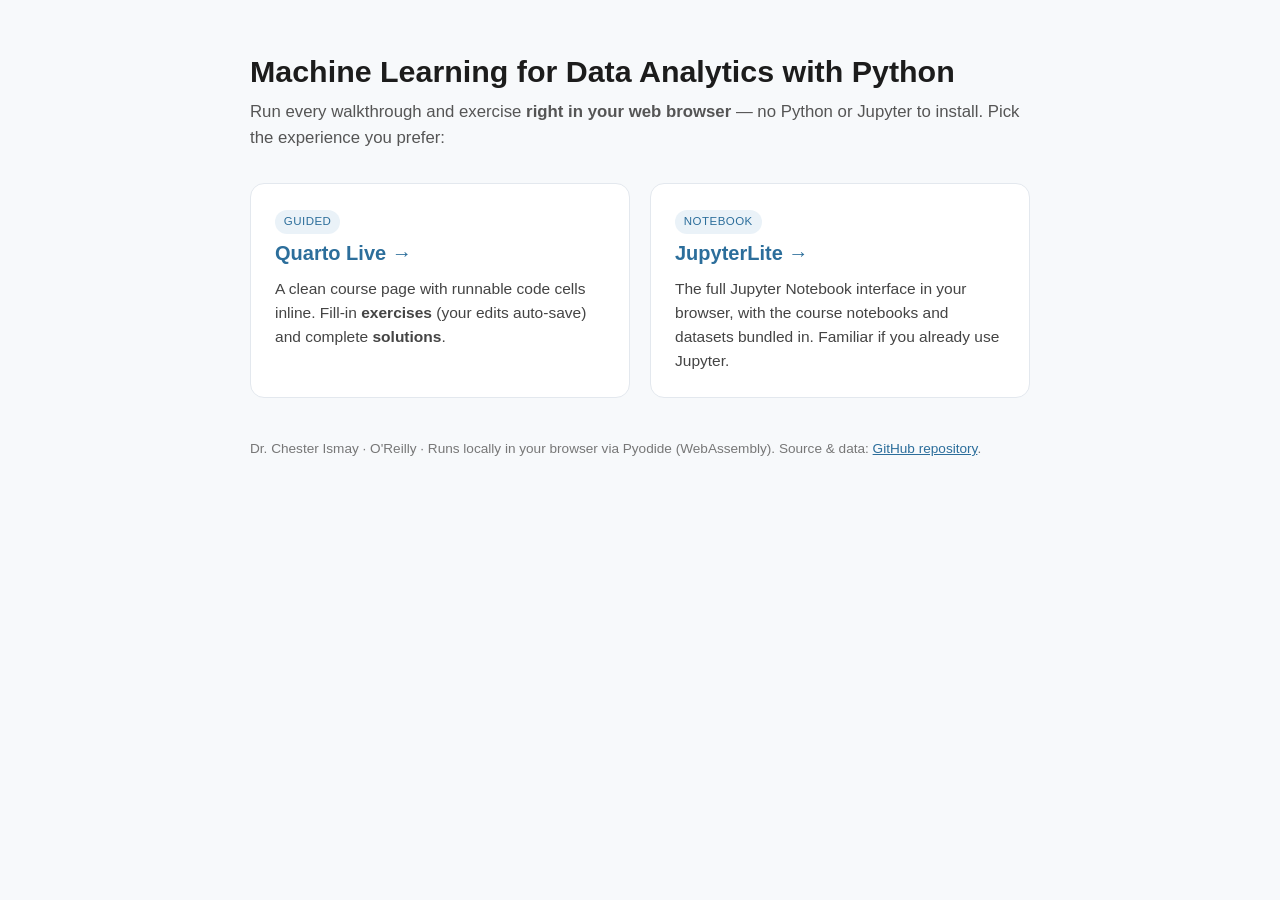
==== app/index.html @ e50c300d "Auto-rebuild browser apps from notebook changes [skip ci]" ====
<!doctype html>
<html lang="en">
<head>
  <meta charset="utf-8">
  <meta name="viewport" content="width=device-width, initial-scale=1">
  <title>Machine Learning for Data Analytics with Python — Run in your browser</title>
  <style>
    :root { --accent:#2c6e9b; }
    * { box-sizing:border-box; }
    body { margin:0; font-family:-apple-system,BlinkMacSystemFont,"Segoe UI",Roboto,Helvetica,Arial,sans-serif;
           color:#1c1c1c; background:#f7f9fb; line-height:1.55; }
    .wrap { max-width:820px; margin:0 auto; padding:3rem 1.25rem 4rem; }
    h1 { font-size:1.9rem; margin:0 0 .25rem; }
    .sub { color:#555; margin:0 0 2rem; font-size:1.05rem; }
    .cards { display:grid; gap:1.25rem; grid-template-columns:1fr; }
    @media (min-width:680px){ .cards { grid-template-columns:1fr 1fr; } }
    .card { display:block; background:#fff; border:1px solid #e3e8ee; border-radius:14px; padding:1.5rem;
            text-decoration:none; color:inherit; transition:box-shadow .15s, transform .15s; }
    .card:hover { box-shadow:0 8px 24px rgba(0,0,0,.08); transform:translateY(-2px); }
    .card h2 { margin:.25rem 0 .5rem; font-size:1.25rem; color:var(--accent); }
    .card p { margin:0; color:#444; font-size:.97rem; }
    .tag { display:inline-block; font-size:.72rem; letter-spacing:.04em; text-transform:uppercase;
           background:#eaf2f8; color:var(--accent); padding:.2rem .55rem; border-radius:999px; }
    footer { margin-top:2.5rem; color:#777; font-size:.85rem; }
    a.repo { color:var(--accent); }
  </style>
</head>
<body>
  <div class="wrap">
    <h1>Machine Learning for Data Analytics with Python</h1>
    <p class="sub">Run every walkthrough and exercise <strong>right in your web browser</strong> — no Python or Jupyter to install. Pick the experience you prefer:</p>
    <div class="cards">
      <a class="card" href="./quarto/">
        <span class="tag">Guided</span>
        <h2>Quarto Live →</h2>
        <p>A clean course page with runnable code cells inline. Fill-in <strong>exercises</strong> (your edits auto-save) and complete <strong>solutions</strong>.</p>
      </a>
      <a class="card" href="./jupyterlite/">
        <span class="tag">Notebook</span>
        <h2>JupyterLite →</h2>
        <p>The full Jupyter Notebook interface in your browser, with the course notebooks and datasets bundled in. Familiar if you already use Jupyter.</p>
      </a>
    </div>
    <footer>
      Dr. Chester Ismay · O'Reilly · Runs locally in your browser via Pyodide (WebAssembly).
      Source &amp; data: <a class="repo" href="https://github.com/ismayc/oreilly-ml-for-data-analytics-with-python">GitHub repository</a>.
    </footer>
  </div>
</body>
</html>
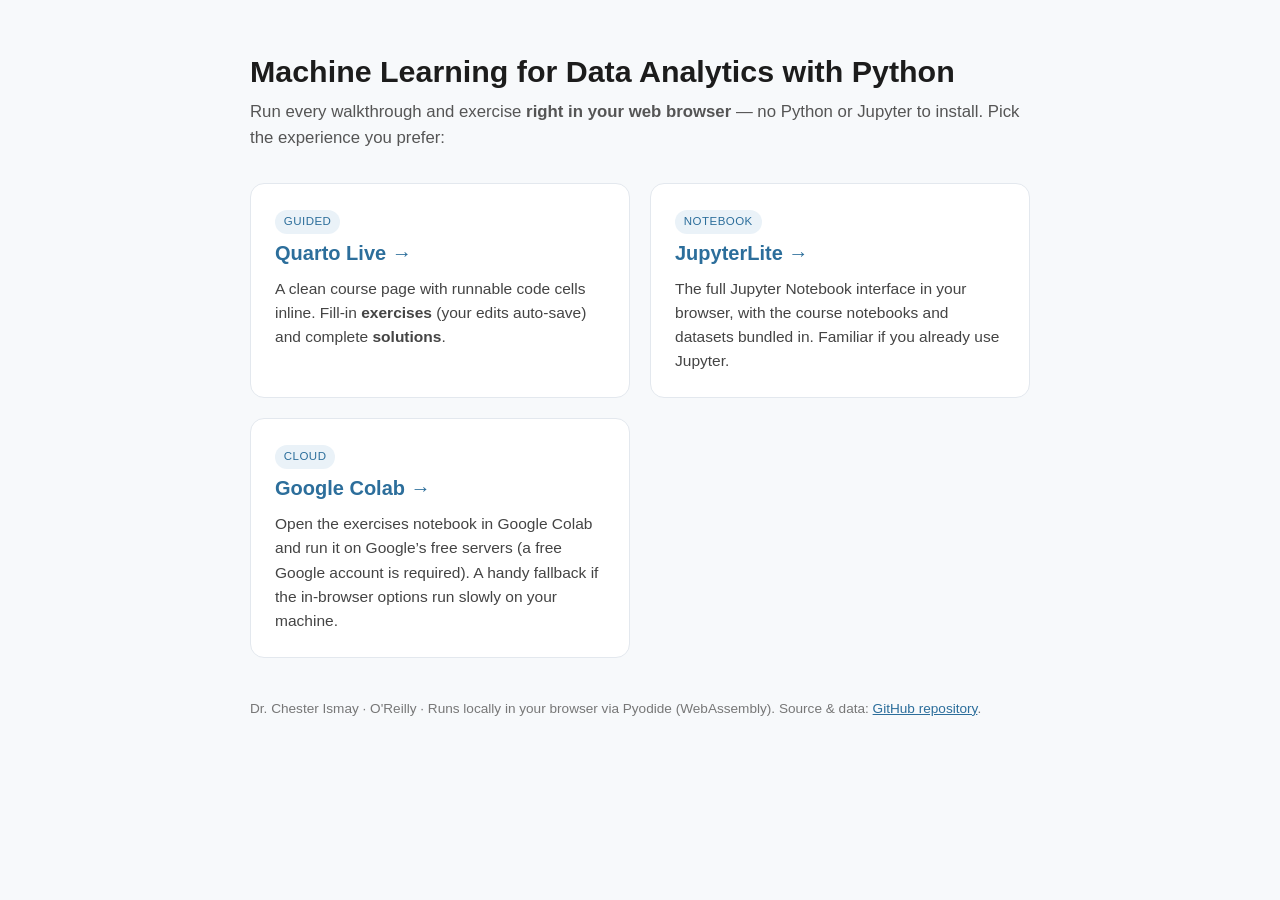
==== commit 67b5d4b3: "Add Google Colab as a run option (card, data fetch, README, links) - app landing page: add a Google " ====
--- a/app/index.html
+++ b/app/index.html
@@ -40,6 +40,11 @@
         <h2>JupyterLite →</h2>
         <p>The full Jupyter Notebook interface in your browser, with the course notebooks and datasets bundled in. Familiar if you already use Jupyter.</p>
       </a>
+      <a class="card" href="https://colab.research.google.com/github/ismayc/oreilly-ml-for-data-analytics-with-python/blob/main/exercises.ipynb">
+        <span class="tag">Cloud</span>
+        <h2>Google Colab →</h2>
+        <p>Open the exercises notebook in Google Colab and run it on Google’s free servers (a free Google account is required). A handy fallback if the in-browser options run slowly on your machine.</p>
+      </a>
     </div>
     <footer>
       Dr. Chester Ismay · O'Reilly · Runs locally in your browser via Pyodide (WebAssembly).
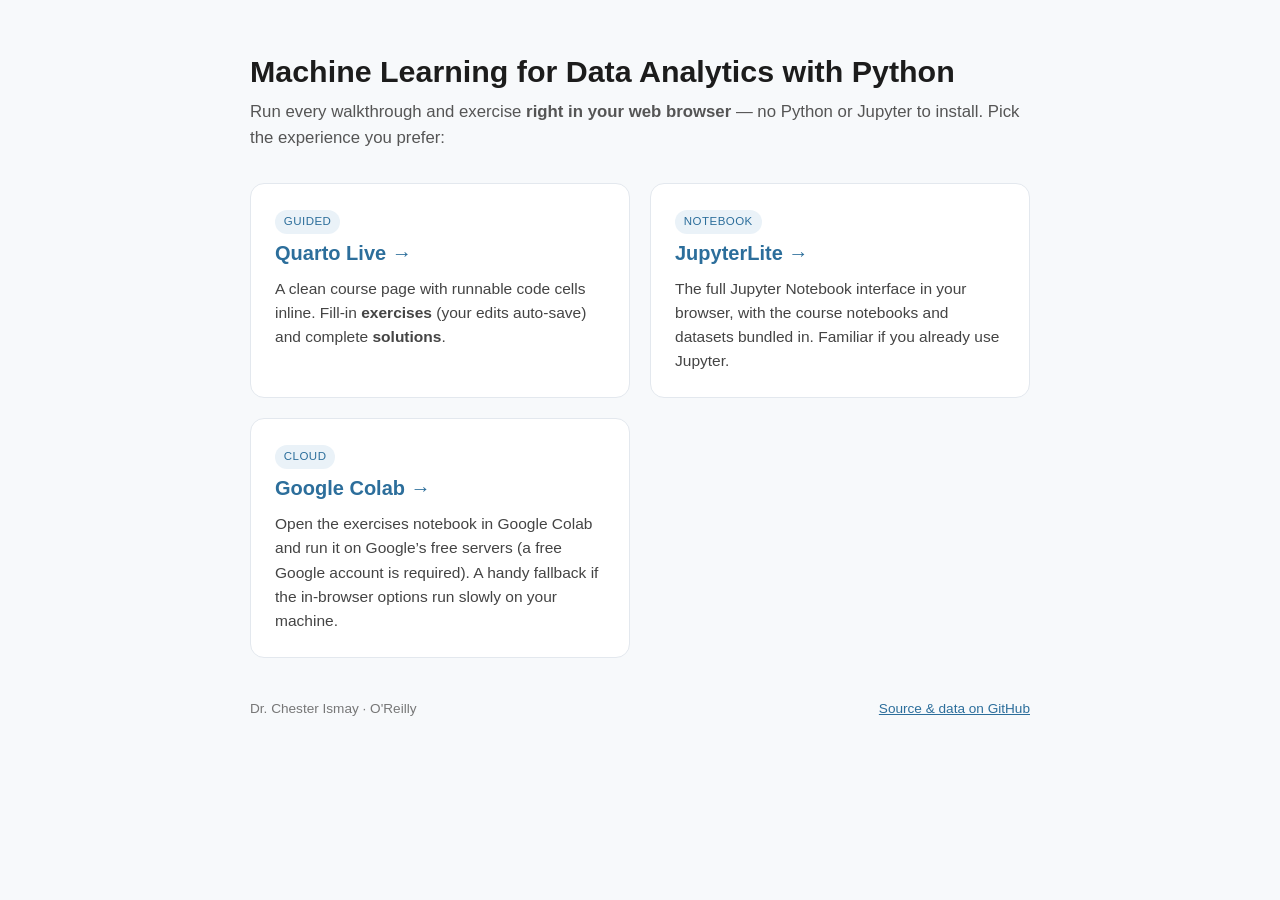
==== commit 081315b9: "Tidy course-page footer: left attribution / right GitHub link Split the footer into a left-aligned a" ====
--- a/app/index.html
+++ b/app/index.html
@@ -21,7 +21,8 @@
     .card p { margin:0; color:#444; font-size:.97rem; }
     .tag { display:inline-block; font-size:.72rem; letter-spacing:.04em; text-transform:uppercase;
            background:#eaf2f8; color:var(--accent); padding:.2rem .55rem; border-radius:999px; }
-    footer { margin-top:2.5rem; color:#777; font-size:.85rem; }
+    footer { margin-top:2.5rem; color:#777; font-size:.85rem; display:flex;
+             justify-content:space-between; align-items:baseline; flex-wrap:wrap; gap:.4rem 1rem; }
     a.repo { color:var(--accent); }
   </style>
 </head>
@@ -47,8 +48,8 @@
       </a>
     </div>
     <footer>
-      Dr. Chester Ismay · O'Reilly · Runs locally in your browser via Pyodide (WebAssembly).
-      Source &amp; data: <a class="repo" href="https://github.com/ismayc/oreilly-ml-for-data-analytics-with-python">GitHub repository</a>.
+      <span>Dr. Chester Ismay · O'Reilly</span>
+      <span><a class="repo" href="https://github.com/ismayc/oreilly-ml-for-data-analytics-with-python">Source &amp; data on GitHub</a></span>
     </footer>
   </div>
 </body>
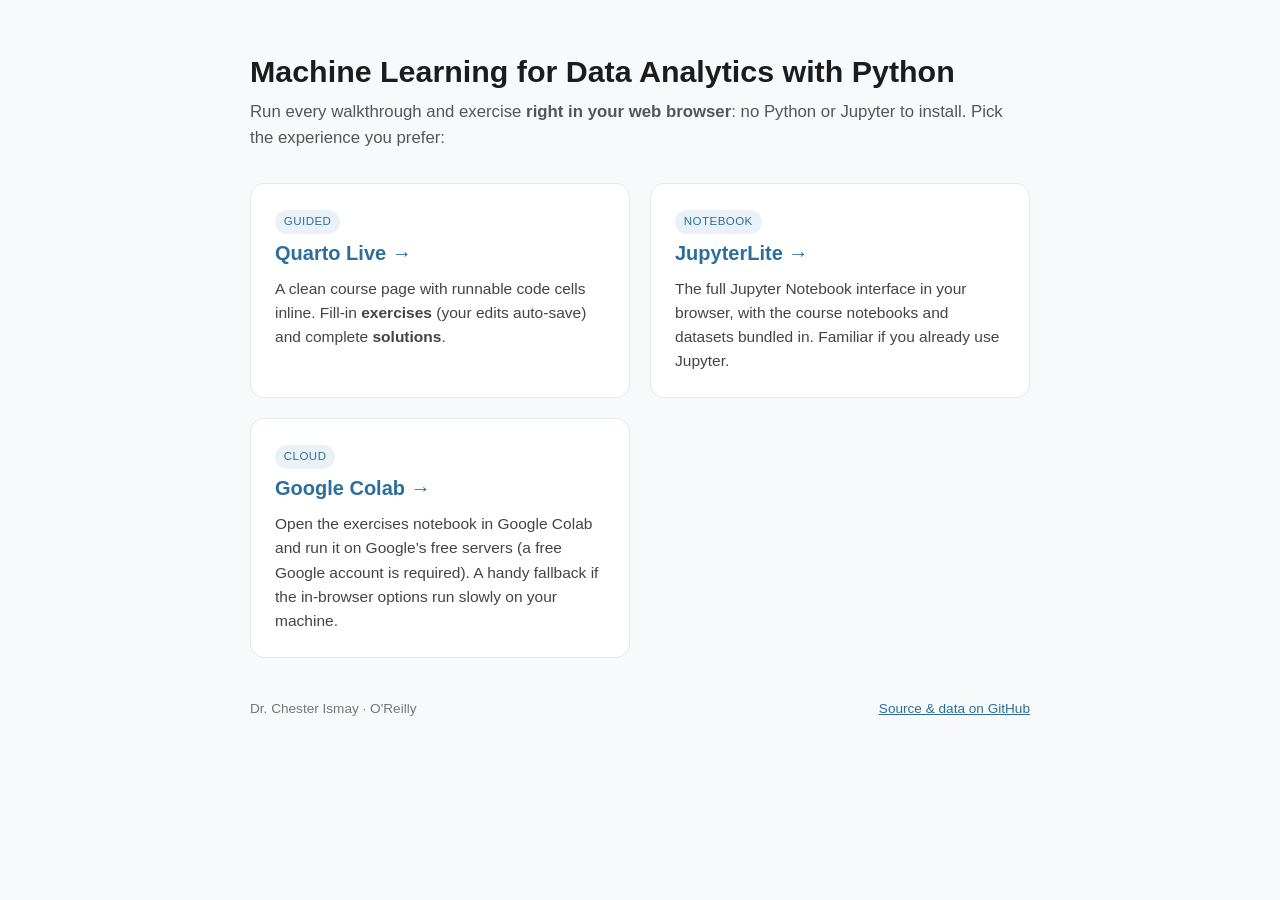
==== commit 32778a8f: "Auto-rebuild browser apps from notebook changes [skip actions]" ====
--- a/app/index.html
+++ b/app/index.html
@@ -3,7 +3,7 @@
 <head>
   <meta charset="utf-8">
   <meta name="viewport" content="width=device-width, initial-scale=1">
-  <title>Machine Learning for Data Analytics with Python — Run in your browser</title>
+  <title>Machine Learning for Data Analytics with Python: Run in your browser</title>
   <style>
     :root { --accent:#2c6e9b; }
     * { box-sizing:border-box; }
@@ -29,7 +29,7 @@
 <body>
   <div class="wrap">
     <h1>Machine Learning for Data Analytics with Python</h1>
-    <p class="sub">Run every walkthrough and exercise <strong>right in your web browser</strong> — no Python or Jupyter to install. Pick the experience you prefer:</p>
+    <p class="sub">Run every walkthrough and exercise <strong>right in your web browser</strong>: no Python or Jupyter to install. Pick the experience you prefer:</p>
     <div class="cards">
       <a class="card" href="./quarto/">
         <span class="tag">Guided</span>
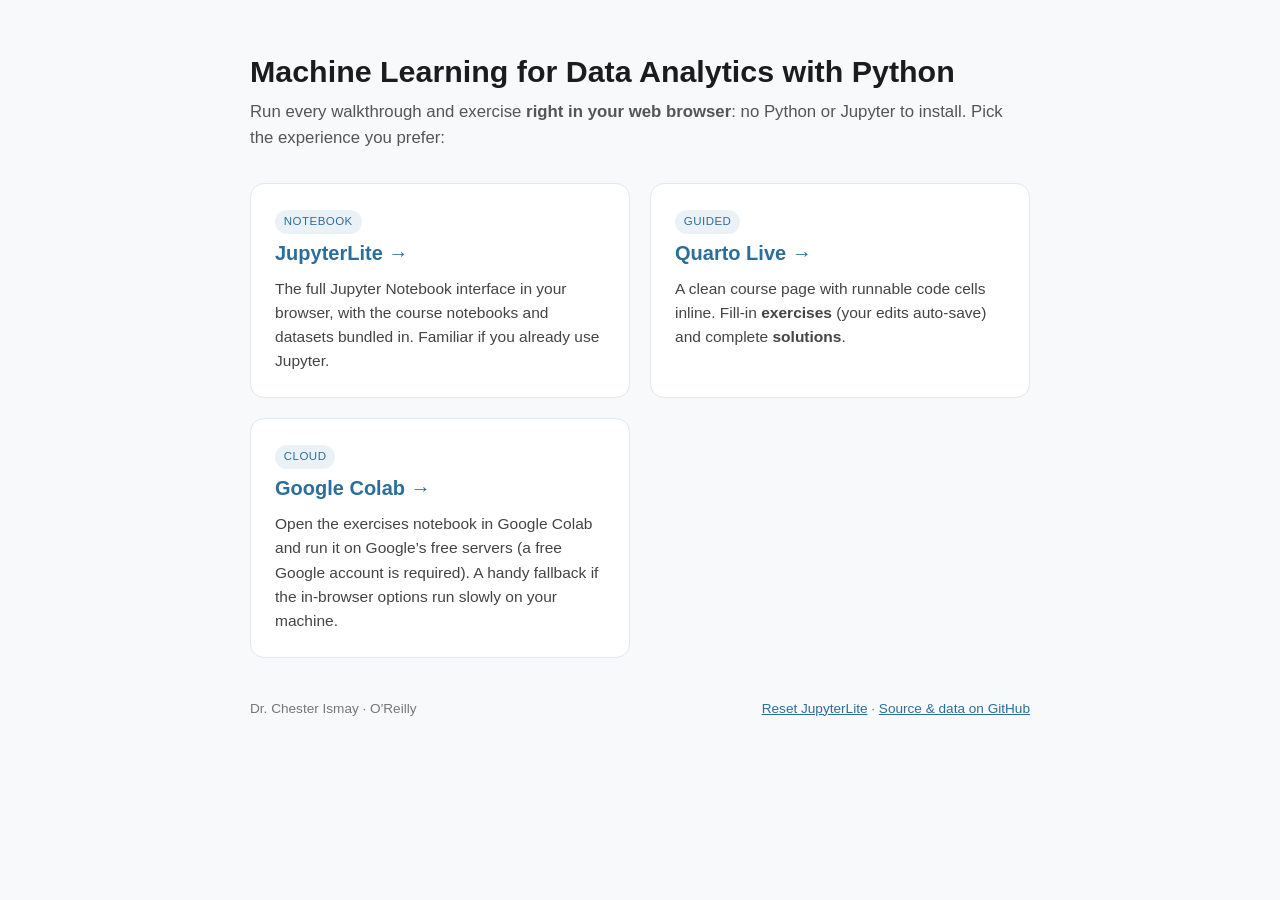
==== commit 9fe3f864: "Auto-rebuild browser apps from notebook changes [skip actions]" ====
--- a/app/index.html
+++ b/app/index.html
@@ -31,15 +31,15 @@
     <h1>Machine Learning for Data Analytics with Python</h1>
     <p class="sub">Run every walkthrough and exercise <strong>right in your web browser</strong>: no Python or Jupyter to install. Pick the experience you prefer:</p>
     <div class="cards">
+      <a class="card" href="./jupyterlite/">
+        <span class="tag">Notebook</span>
+        <h2>JupyterLite →</h2>
+        <p>The full Jupyter Notebook interface in your browser, with the course notebooks and datasets bundled in. Familiar if you already use Jupyter.</p>
+      </a>
       <a class="card" href="./quarto/">
         <span class="tag">Guided</span>
         <h2>Quarto Live →</h2>
         <p>A clean course page with runnable code cells inline. Fill-in <strong>exercises</strong> (your edits auto-save) and complete <strong>solutions</strong>.</p>
-      </a>
-      <a class="card" href="./jupyterlite/">
-        <span class="tag">Notebook</span>
-        <h2>JupyterLite →</h2>
-        <p>The full Jupyter Notebook interface in your browser, with the course notebooks and datasets bundled in. Familiar if you already use Jupyter.</p>
       </a>
       <a class="card" href="https://colab.research.google.com/github/ismayc/oreilly-ml-for-data-analytics-with-python/blob/main/exercises.ipynb">
         <span class="tag">Cloud</span>
@@ -49,7 +49,7 @@
     </div>
     <footer>
       <span>Dr. Chester Ismay · O'Reilly</span>
-      <span><a class="repo" href="https://github.com/ismayc/oreilly-ml-for-data-analytics-with-python">Source &amp; data on GitHub</a></span>
+      <span><a class="repo" href="./reset.html">Reset JupyterLite</a> · <a class="repo" href="https://github.com/ismayc/oreilly-ml-for-data-analytics-with-python">Source &amp; data on GitHub</a></span>
     </footer>
   </div>
 </body>
